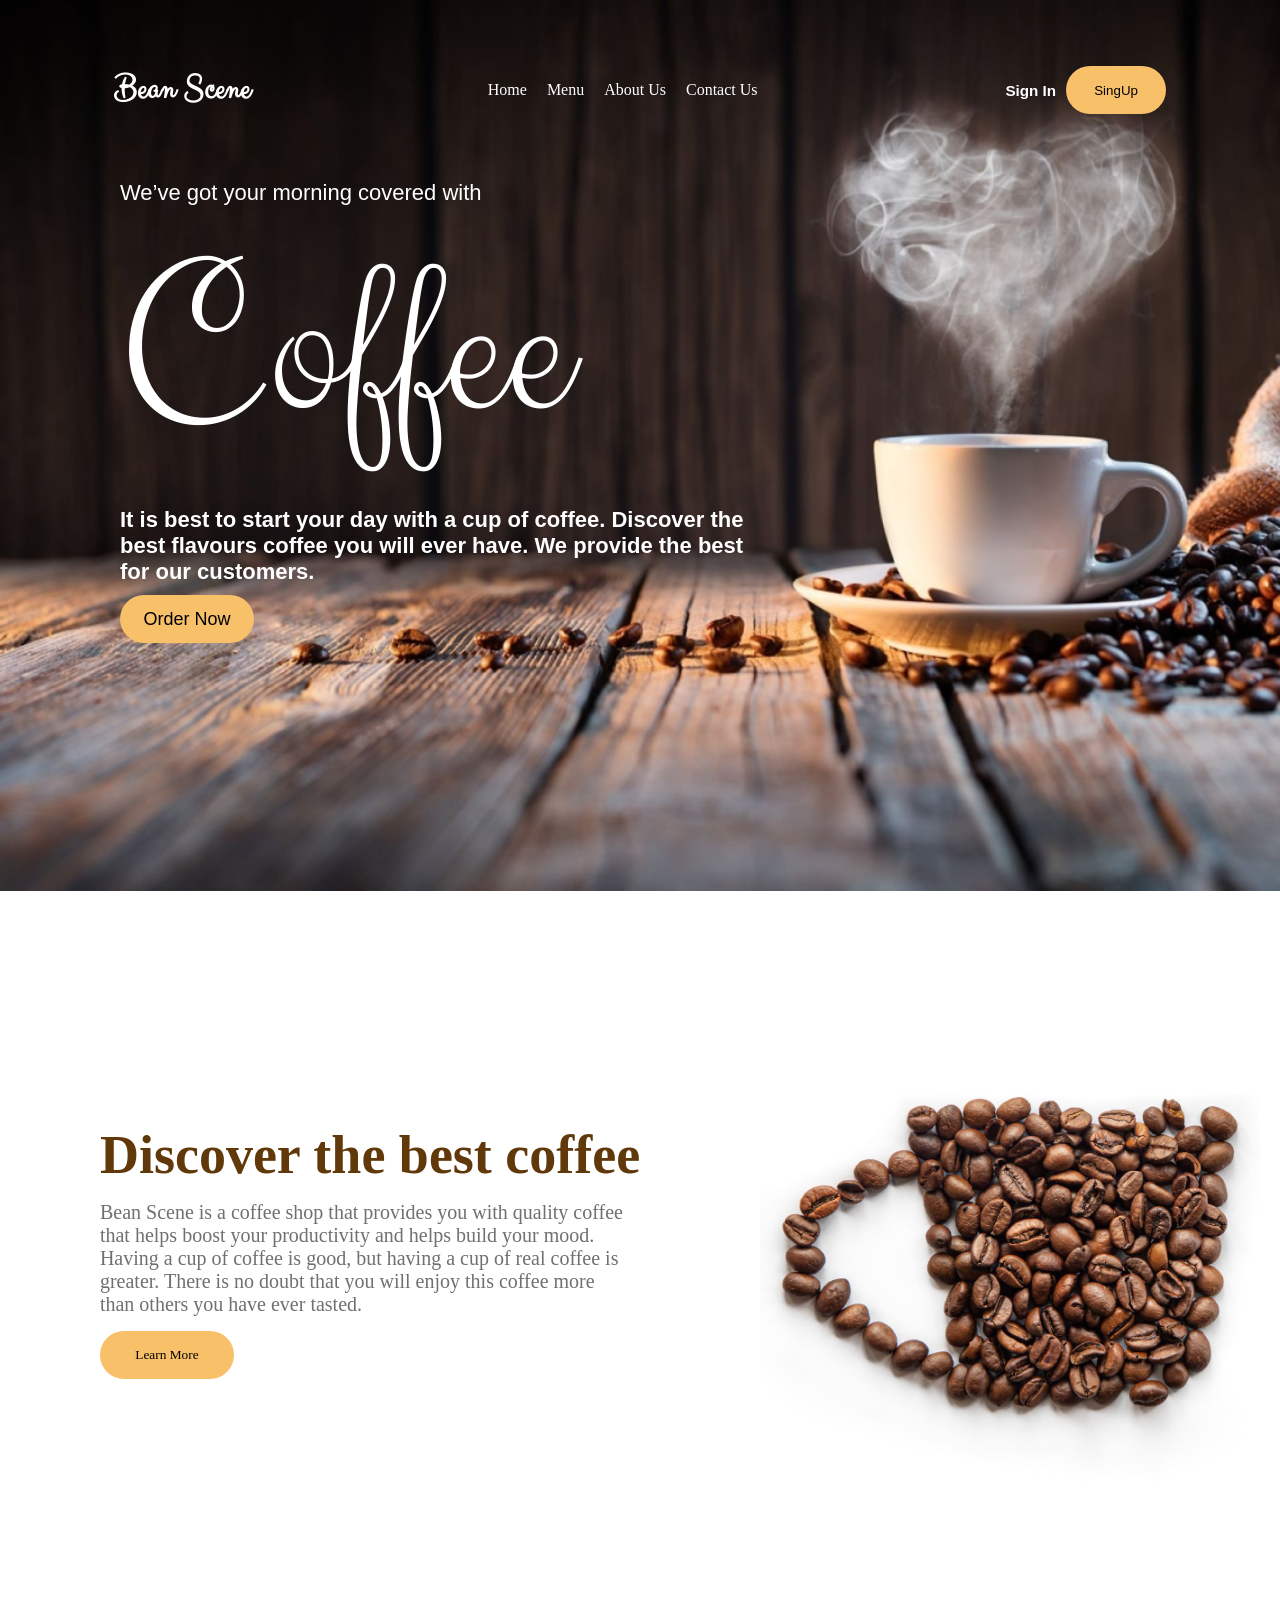
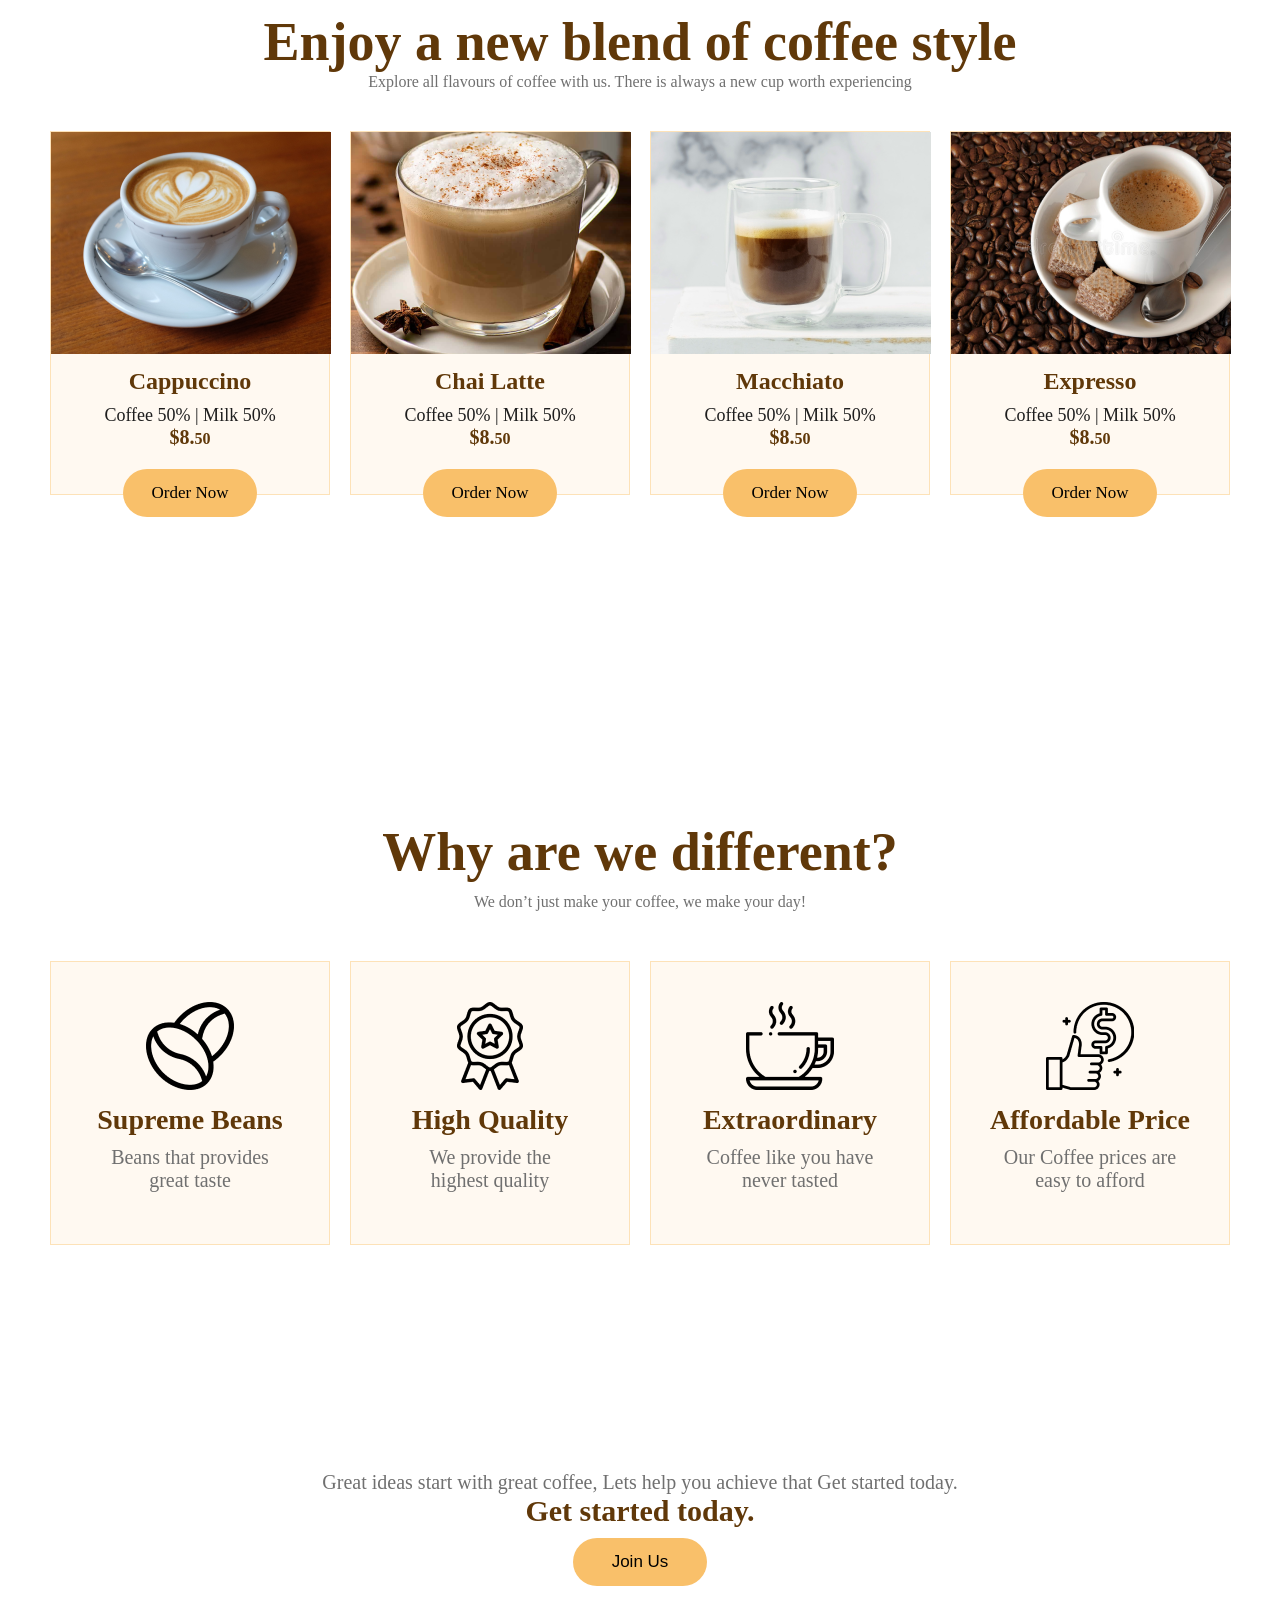
==== index.html @ ba0e5ad3 "coffe" ====
<!DOCTYPE html>
<html lang="en">

<head>
    <meta charset="UTF-8">
    <meta http-equiv="X-UA-Compatible" content="IE=edge">
    <meta name="viewport" content="width=device-width, initial-scale=1.0">
    <link rel="stylesheet" href="./css/style.css">
    <link href='https://fonts.googleapis.com/css?family=Clicker Script' rel='stylesheet'>
    <title>Document</title>
</head>

<body>
    <div class="container">
        <div class="content">
            <div class="cont">
                <h2>Bean Scene</h2>
            </div>
            <div class="cont2">
                <ul>
                    <li><a href="#">Home</a></li>
                    <li><a href="#">Menu</a></li>
                    <li><a href="#">About Us</a></li>
                    <li><a href="#">Contact Us</a></li>
                </ul>
            </div>
            <div class="cont3">
                <div class="con">
                    <h3>Sign In</h3>
                </div>
                <div class="con2">
                    <button class="but">SingUp</button>
                </div>
            </div>
        </div>
        <div class="content2">
            <p>We’ve got your morning covered with</p>
            <h2>Coffee</h2>
            <h5>It is best to start your day with a cup of coffee. Discover the <br> best flavours coffee you will ever
                have. We provide the best <br> for our customers.</h5>
            <button class="but2">Order Now</button>
        </div>
    </div>

    <!-- Ikkinchi satr boshlanyabdi -->

    <div class="container2">
        <div class="content">
            <h2>Discover the best coffee</h2>
            <p>Bean Scene is a coffee shop that provides you with quality coffee <br> that helps boost your productivity
                and helps build your mood. <br> Having a cup of coffee is good, but having a cup of real coffee is <br>
                greater. There is no doubt that you will enjoy this coffee more <br> than others you have ever tasted.
            </p>
            <button class="but3">Learn More</button>
        </div>
        <div class="content2">
            <img src="/backgound-img/stylized-cup-coffee-out-coffee-beans-flat-lay 1.png" width="500" alt="">
        </div>
    </div>

    <!-- Uchinchi satr boshlanyabdi -->


    <div class="container3">
        <div class="content">
            <h2>Enjoy a new blend of coffee style</h2>
            <p>Explore all flavours of coffee with us. There is always a new cup worth experiencing</p>
        </div>
        <div class="content2">
            <div class="cont">
                <div class="con">
                    <img src="./backgound-img/Rectangle 7.png" alt="">
                    <h3>Cappuccino</h3>
                    <p>Coffee 50% | Milk 50%</p>
                    <h5>$8.<span>50</span></h5>
                    <button class="but4">Order Now</button>
                </div>
                <div class="con">
                    <img src="./backgound-img/Rectangle 9.png" alt="">
                    <h3>Chai Latte</h3>
                    <p>Coffee 50% | Milk 50%</p>
                    <h5>$8.<span>50</span></h5>
                    <button class="but4">Order Now</button>
                </div>
                <div class="con">
                    <img src="./backgound-img/Rectangle 11.png" alt="">
                    <h3>Macchiato</h3>
                    <p>Coffee 50% | Milk 50%</p>
                    <h5>$8.<span>50</span></h5>
                    <button class="but4">Order Now</button>
                </div>
                <div class="con">
                    <img src="./backgound-img/Rectangle 13.png" alt="">
                    <h3>Expresso</h3>
                    <p>Coffee 50% | Milk 50%</p>
                    <h5>$8.<span>50</span></h5>
                    <button class="but4">Order Now</button>
                </div>
            </div>
        </div>
    </div>

    <!-- To'rtinchi satr boshlanyabdi -->

    <div class="container4">
        <div class="content">
            <h2>Why are we different?</h2>
            <p>We don’t just make your coffee, we make your day!</p>
        </div>
        <div class="content2">
            <div class="cont">
                <img src="./img/coffee-beans 1.png" alt="">
                <h2>Supreme Beans</h2>
                <p>Beans that provides <br> great taste</p>
            </div>
            <div class="cont">
                <img src="./img/badge 1.png" alt="">
                <h2>High Quality</h2>
                <p>We provide the <br> highest quality</p>
            </div>
            <div class="cont">
                <img src="./img/coffee-cup 1.png" alt="">
                <h2>Extraordinary</h2>
                <p>Coffee like you have <br> never tasted</p>
            </div>
            <div class="cont">
                <img src="./img/best-price 1.png" alt="">
                <h2>Affordable Price</h2>
                <p>Our Coffee prices are <br> easy to afford</p>
            </div>
        </div>
    </div>

    <!-- Beshinchi satr Boshlandi -->

    <div class="navbar">
        <p>Great ideas start with great coffee, Lets help you achieve that Get started today.</p>
        <h2>Get started today.</h2>
        <button class="but5">Join Us</button>
    </div>


</body>

</html>
---- css/style.css ----
* {
  margin: 0;
  padding: 0;
  box-sizing: border-box;
}

body {
  background-color: white;
}

.container {
  width: 100%;
  height: 99vh;
  background-image: url(/backgound-img/coffee_image.png);
  background-repeat: no-repeat;
  background-size: cover;
}
.container > .content {
  width: 100%;
  height: 20vh;
  display: flex;
  align-items: center;
  justify-content: space-around;
}
.container > .content > .cont h2 {
  color: white;
  font-family: Clicker Script;
  font-size: 35px;
}
.container > .content > .cont2 ul {
  list-style: none;
  display: flex;
  align-items: center;
}
.container > .content > .cont2 ul > li a {
  text-decoration: none;
  color: white;
  padding: 0 10px;
}
.container > .content > .cont3 {
  display: flex;
  align-items: center;
}
.container > .content > .cont3 > .con {
  color: white;
  font-family: Arial, Helvetica, sans-serif;
  font-size: 13px;
  padding: 0 10px;
}
.container > .content > .cont3 > .con2 > .but {
  width: 100px;
  height: 48px;
  border-radius: 27px;
  background-color: #F9C06A;
  border: none;
  cursor: pointer;
}
.container > .content2 {
  width: 1000px;
  margin: 0 120px;
}
.container > .content2 > p {
  color: white;
  font-family: "Gill Sans", "Gill Sans MT", Calibri, "Trebuchet MS", sans-serif;
  font-size: 22px;
}
.container > .content2 > h2 {
  font-size: 220px;
  font-family: Clicker Script;
  color: #FFFFFF;
  font-weight: 300;
}
.container > .content2 > h5 {
  font-size: 22px;
  color: white;
  font-family: "Gill Sans", "Gill Sans MT", Calibri, "Trebuchet MS", sans-serif;
  padding: 10px 0;
}
.container > .content2 > .but2 {
  width: 134px;
  height: 48px;
  background-color: #F9C06A;
  border: none;
  border-radius: 37px;
  font-family: "Franklin Gothic Medium", "Arial Narrow", Arial, sans-serif;
  font-size: 18px;
}

.container2 {
  width: 100%;
  height: 80vh;
  display: flex;
  align-items: center;
  justify-content: space-around;
}
.container2 > .content {
  margin: 0 80px;
}
.container2 > .content > h2 {
  color: var(--coffee, #603809);
  font-family: Playfair Display;
  font-size: 54px;
}
.container2 > .content > p {
  color: #707070;
  font-family: Playfair Display;
  font-size: 20px;
  padding: 15px 0;
}
.container2 > .content > .but3 {
  width: 134px;
  height: 48px;
  background-color: #F9C06A;
  font-family: Playfair Display;
  border-radius: 37px;
  border: none;
}

.container3 {
  width: 100%;
  height: 90vh;
}
.container3 > .content {
  text-align: center;
}
.container3 > .content > h2 {
  color: var(--coffee, #603809);
  font-family: Playfair Display;
  font-size: 54px;
}
.container3 > .content > p {
  color: #707070;
  text-align: center;
  font-family: Playfair Display;
}
.container3 > .content2 > .cont {
  display: flex;
  align-items: center;
  justify-content: space-around;
  padding: 40px;
}
.container3 > .content2 > .cont > .con {
  width: 280px;
  height: 364px;
  border: 1px solid rgba(249, 192, 106, 0.42);
  background: #FFF9F1;
  text-align: center;
}
.container3 > .content2 > .cont > .con > h3 {
  color: var(--coffee, #603809);
  font-family: Playfair Display;
  font-size: 24px;
  padding: 10px 0;
}
.container3 > .content2 > .cont > .con > p {
  color: #1E1E1E;
  font-family: Playfair Display;
  font-size: 18px;
}
.container3 > .content2 > .cont > .con > h5 {
  color: var(--coffee, #603809);
  font-family: Playfair Display;
  font-size: 20px;
}
.container3 > .content2 > .cont > .con > h5 > span {
  font-size: 16px;
}
.container3 > .content2 > .cont > .con > .but4 {
  width: 134px;
  height: 48px;
  background-color: #F9C06A;
  font-family: Playfair Display;
  border-radius: 37px;
  border: none;
  font-size: 17px;
  margin: 20px;
}

.container4 {
  width: 100%;
  height: 70vh;
}
.container4 > .content {
  text-align: center;
}
.container4 > .content > h2 {
  color: var(--coffee, #603809);
  font-family: Playfair Display;
  font-size: 54px;
}
.container4 > .content > p {
  color: #707070;
  text-align: center;
  font-family: Playfair Display;
  padding: 10px 0;
}
.container4 > .content2 {
  display: flex;
  align-items: center;
  justify-content: space-around;
  padding: 40px;
}
.container4 > .content2 > .cont {
  width: 280px;
  height: 284px;
  border: 1px solid rgba(249, 192, 106, 0.42);
  background-color: #FFF9F1;
  text-align: center;
  padding: 40px 0;
  cursor: pointer;
  transition: 0.4s ease-in-out;
}
.container4 > .content2 > .cont > h2 {
  color: var(--coffee, #603809);
  font-family: Playfair Display;
  font-size: 28px;
  padding: 10px 0;
}
.container4 > .content2 > .cont > p {
  color: #707070;
  text-align: center;
  font-family: Playfair Display;
  font-size: 20px;
}
.container4 > .content2 > .cont:hover {
  transition: 0.3s ease-in-out;
  background: #FFEED8;
}

.navbar {
  text-align: center;
  width: 100%;
  height: 20vh;
  margin: 20px 0;
}
.navbar > p {
  color: #707070;
  text-align: center;
  font-family: Playfair Display;
  font-size: 20px;
}
.navbar > h2 {
  color: var(--coffee, #603809);
  font-family: Playfair Display;
  font-size: 30px;
}
.navbar > .but5 {
  width: 134px;
  height: 48px;
  border-radius: 24px;
  background: #F9C06A;
  border: none;
  margin: 10px 0;
  font-size: 17px;
}/*# sourceMappingURL=style.css.map */
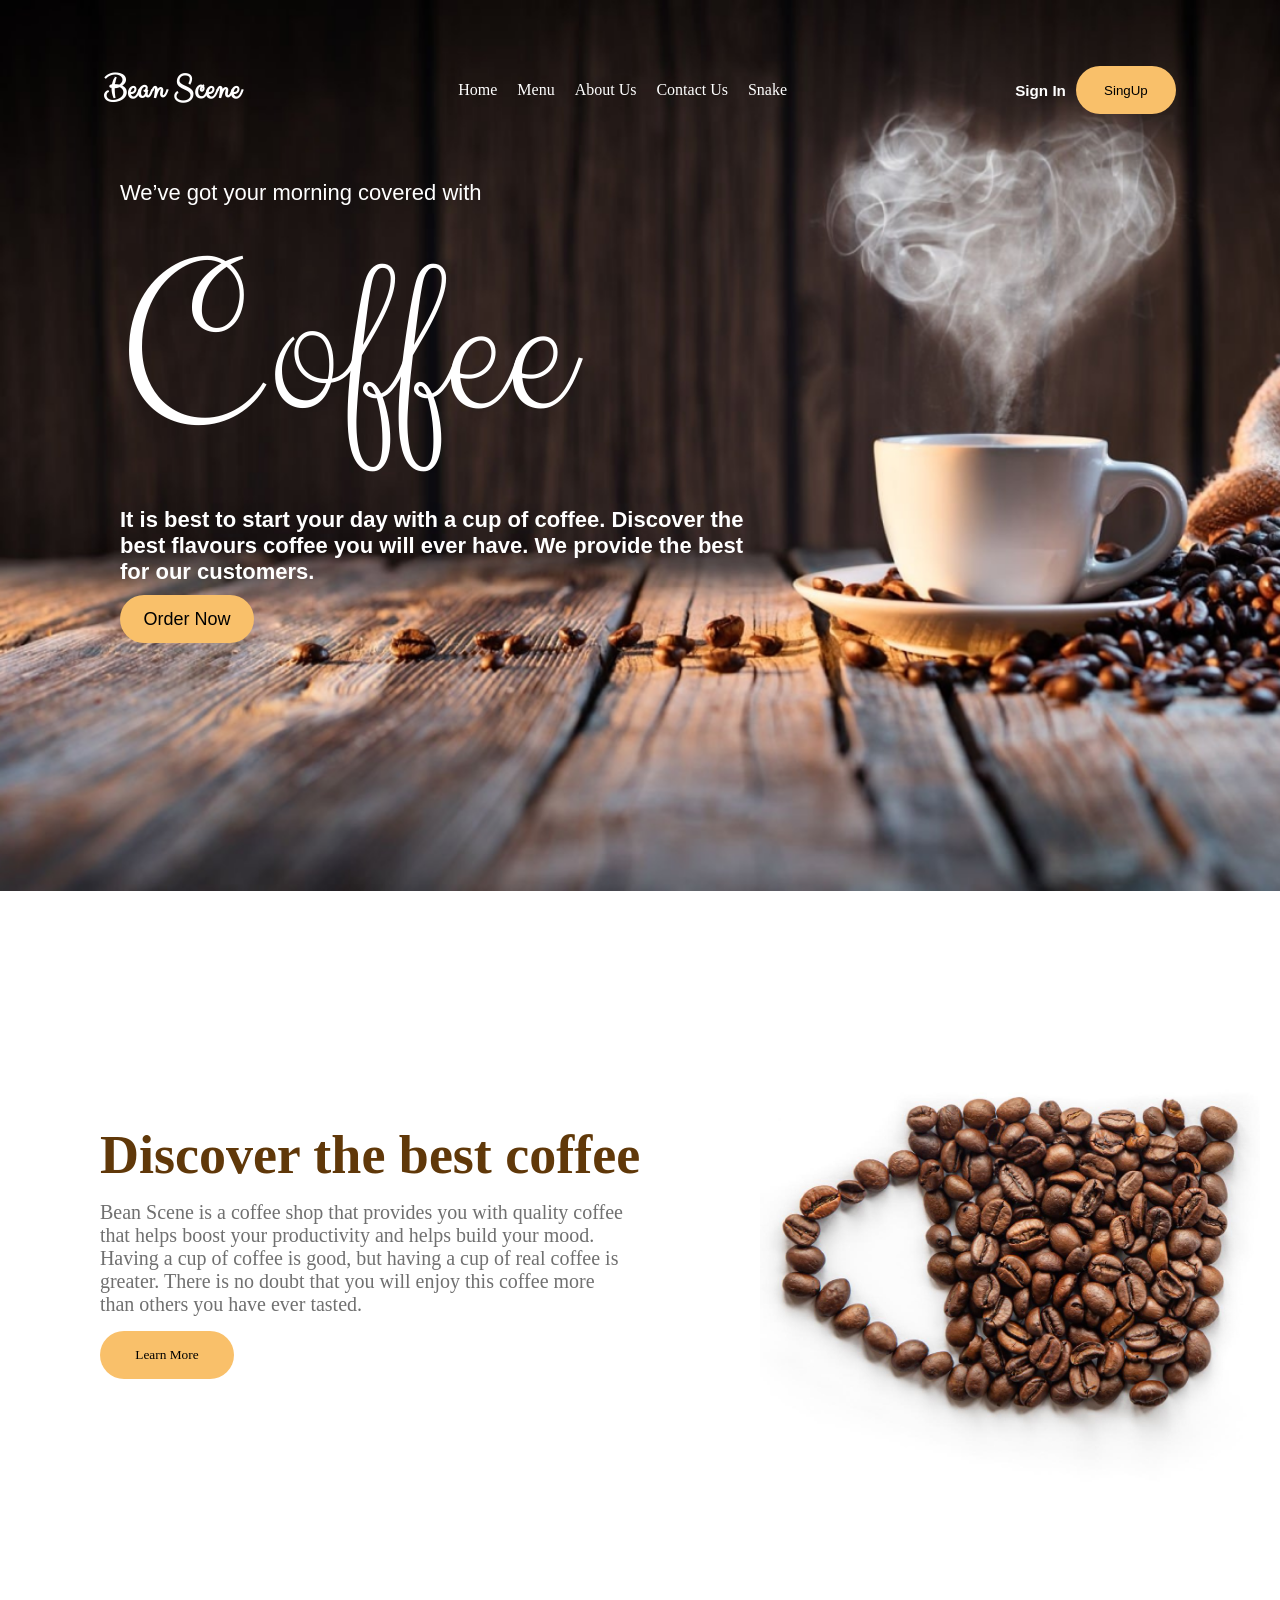
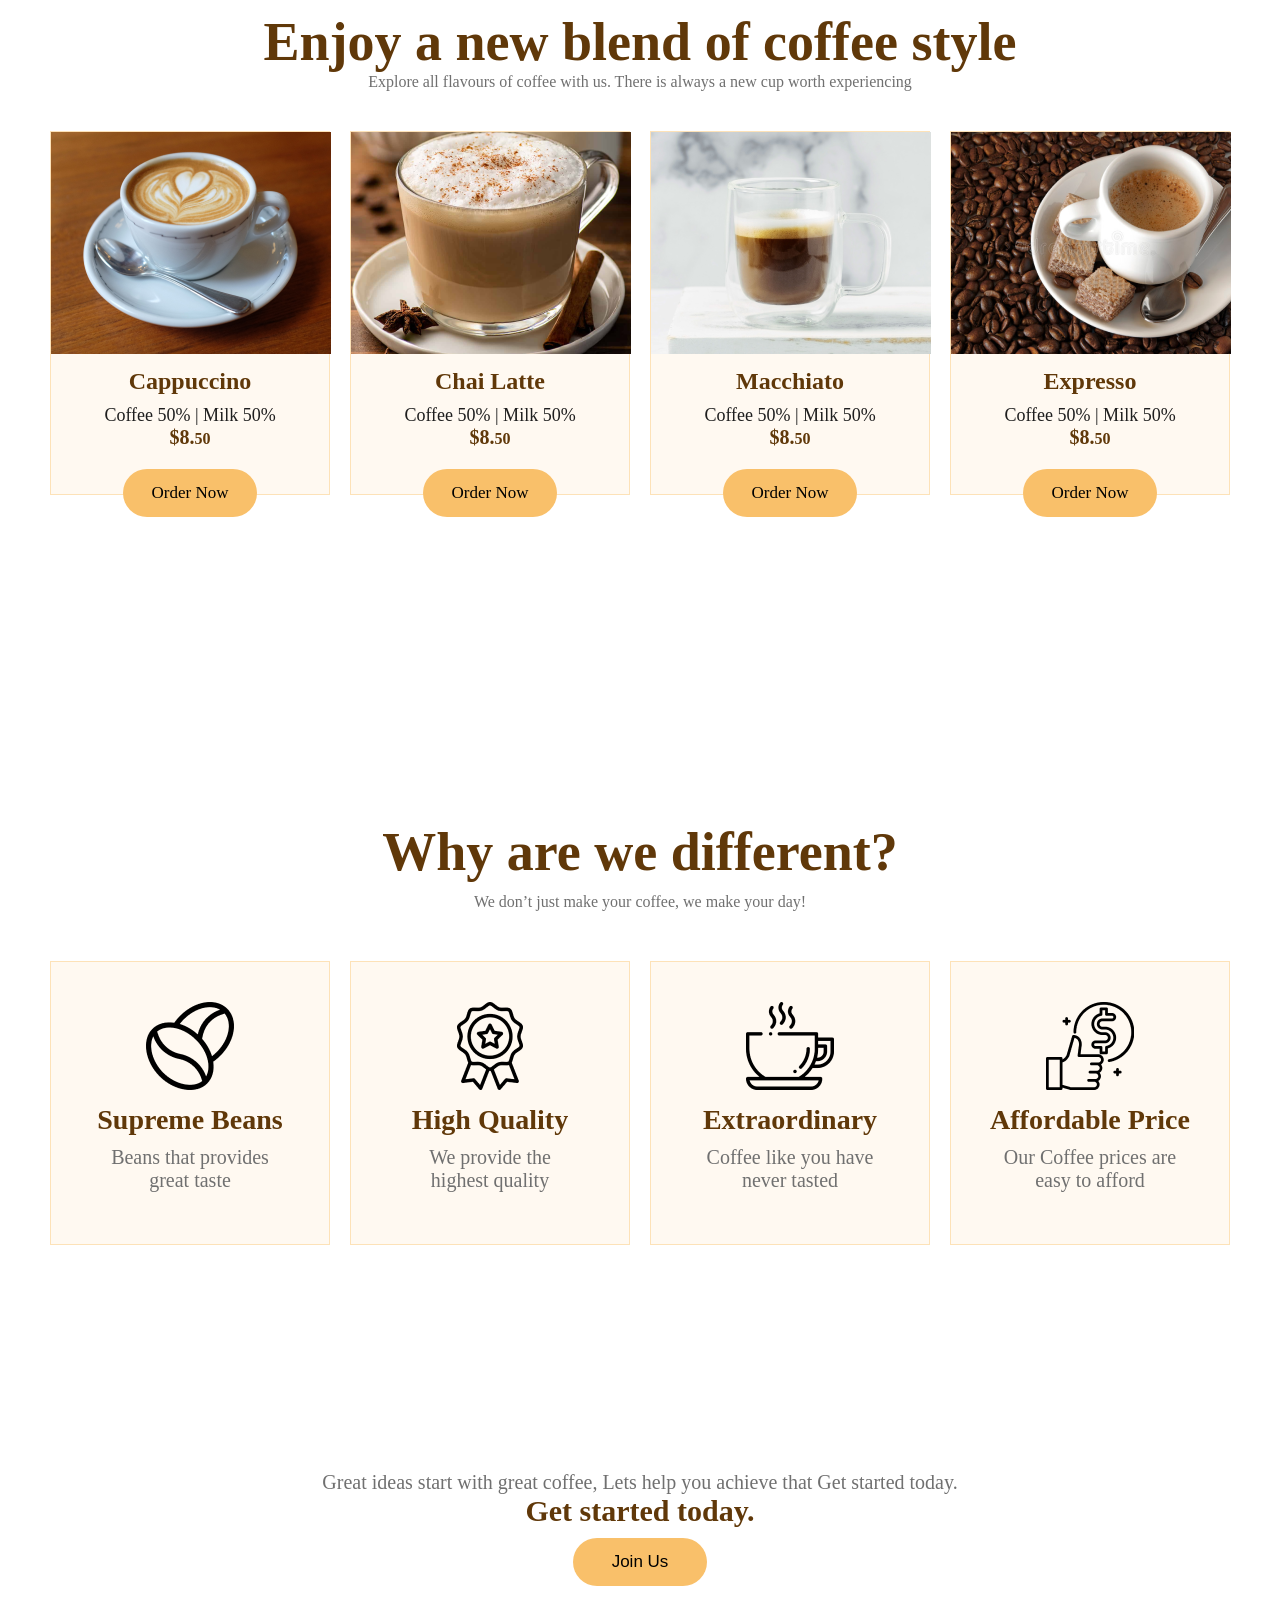
==== commit 2bade91e: "Add Bean Snake game page" ====
--- a/index.html
+++ b/index.html
@@ -22,6 +22,7 @@
                     <li><a href="#">Menu</a></li>
                     <li><a href="#">About Us</a></li>
                     <li><a href="#">Contact Us</a></li>
+                    <li><a href="./snake.html">Snake</a></li>
                 </ul>
             </div>
             <div class="cont3">
@@ -142,4 +143,4 @@
 
 </body>
 
-</html>+</html>
